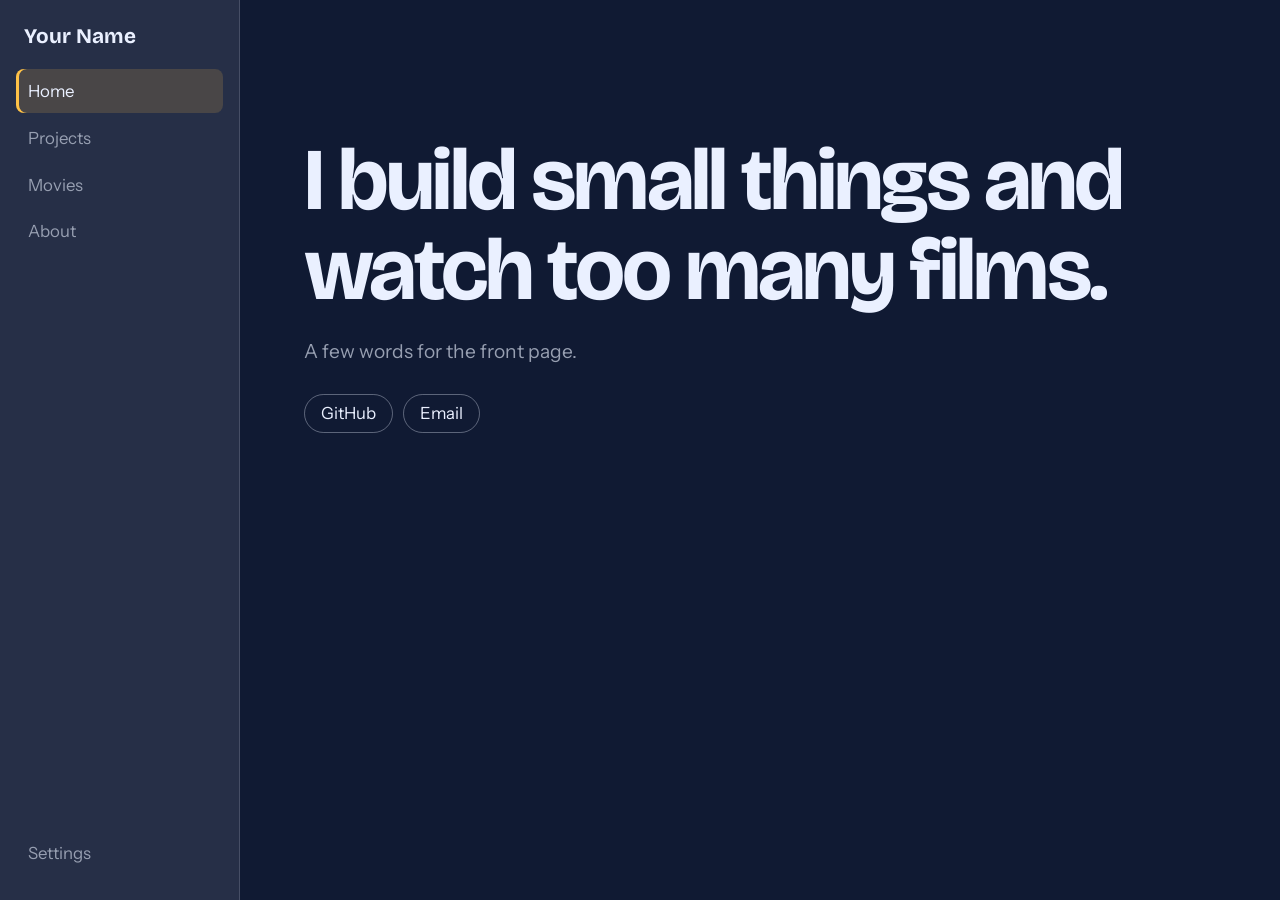
==== index.html @ 530ec789 "Add files via upload" ====
<!DOCTYPE html>
<html lang="en">
<head>
  <meta charset="utf-8">
  <meta name="viewport" content="width=device-width, initial-scale=1">
  <title>My Site</title>
  <link rel="stylesheet" href="style.css">
</head>
<body>
  <main id="view" tabindex="-1"></main>
  <noscript>This site needs JavaScript to show its content.</noscript>
  <script src="config.js"></script>
  <script src="library.js"></script>
  <script src="theme.js"></script>
  <script src="app.js"></script>
</body>
</html>
---- style.css ----
:root {
  --bg: #101a33; --text: #eaf0ff; --accent: #ffc247; --on-accent: #101010;
  --surface: color-mix(in srgb, var(--bg) 90%, var(--text));
  --muted: color-mix(in srgb, var(--text) 62%, var(--bg));
  --line: color-mix(in srgb, var(--text) 16%, transparent);
  --edge: color-mix(in srgb, var(--text) 35%, transparent);
  --head: "Bricolage Grotesque", system-ui, sans-serif;
  --body: "Instrument Sans", system-ui, sans-serif;
  --pad: clamp(1rem, 5vw, 4rem);
  --side: 15rem;
}
* { box-sizing: border-box; }
html { scroll-behavior: smooth; }
body { margin: 0; background: var(--bg); color: var(--text); font: 1.05rem/1.6 var(--body); }
a { color: inherit; text-underline-offset: .2em; text-decoration-color: var(--accent); }
:focus-visible { outline: 3px solid var(--accent); outline-offset: 3px; }
main:focus { outline: none; }
h1, h2, h3 { margin: 0; font-family: var(--head); }
small { display: block; color: var(--muted); }

/* Buttons and pill groups */
.btn, .seg button { display: inline-block; padding: .3rem 1rem; font: inherit; color: inherit; text-decoration: none; background: none; border: 1px solid var(--edge); border-radius: 99px; cursor: pointer; }
.btn:hover, .seg button:hover { border-color: var(--accent); }
.btn[aria-pressed="true"], .seg button[aria-pressed="true"] { color: var(--on-accent); background: var(--accent); border-color: var(--accent); }
.seg { display: flex; flex-wrap: wrap; gap: .5rem; }
.actions { display: flex; flex-wrap: wrap; gap: .6rem; margin-top: 1.75rem; }

/* Sidebar */
body.has-side { padding-left: var(--side); }
.sidebar { position: fixed; inset: 0 auto 0 0; z-index: 20; display: flex; flex-direction: column; width: var(--side); padding: 1.5rem 1rem; overflow-y: auto; background: var(--surface); border-right: 1px solid var(--line); }
.brand { display: block; margin: 0 .5rem 1.25rem; font: 700 1.3rem var(--head); text-decoration: none; }
.sidebar nav { display: flex; flex-direction: column; gap: .15rem; }
.sidebar nav a, .settings-btn { padding: .55rem .75rem; font: inherit; color: var(--muted); text-align: left; text-decoration: none; text-transform: capitalize; background: none; border: 0; border-radius: 8px; cursor: pointer; }
.sidebar nav a:hover, .settings-btn:hover { color: var(--text); background: color-mix(in srgb, var(--text) 8%, transparent); }
.sidebar nav a[aria-current] { color: var(--text); background: color-mix(in srgb, var(--accent) 16%, transparent); box-shadow: inset 3px 0 var(--accent); }
.settings-btn { margin-top: auto; }
.menu-btn, .scrim { display: none; }
@media (min-width: 801px) {
  body.has-side.side-right { padding-left: 0; padding-right: var(--side); }
  .side-right .sidebar { inset: 0 0 0 auto; border-right: 0; border-left: 1px solid var(--line); }
}

/* Pages */
#view { max-width: 1200px; margin: 0 auto; padding: 2.5rem var(--pad) 4rem; }
.title { margin-bottom: 1.5rem; font-size: clamp(1.8rem, 4vw, 2.6rem); line-height: 1.1; text-transform: capitalize; }
.hero { padding: clamp(1.5rem, 8vw, 6rem) 0; }
.hero h1 { max-width: 18ch; font-size: clamp(2.4rem, 7vw, 5.5rem); line-height: 1.02; letter-spacing: -.03em; }
.lead { max-width: 55ch; margin: 1.25rem 0 0; font-size: 1.2rem; color: var(--muted); }

.project { display: grid; grid-template-columns: minmax(0, 1fr) minmax(0, 2fr); column-gap: 2rem; padding: 1.4rem 0; border-top: 1px solid var(--line); }
.project h3 { grid-row: span 3; font-size: 1.4rem; }
.project p { max-width: 60ch; margin: 0 0 .6rem; }
.tags { display: flex; flex-wrap: wrap; gap: .4rem; margin: 0 0 .6rem; padding: 0; list-style: none; }
.tags li { padding: .1rem .7rem; font-size: .85rem; background: var(--surface); border-radius: 99px; }
.src { color: var(--accent); }

.filmstrip { height: 16px; margin-bottom: 1.5rem; background: repeating-linear-gradient(90deg, var(--surface) 0 20px, transparent 20px 36px); }
.posters { display: grid; grid-template-columns: repeat(auto-fill, minmax(150px, 1fr)); gap: 1.5rem 1rem; margin-top: 1.5rem; }
.poster { margin: 0; }
.poster a { display: block; }
.poster img, .noposter { display: block; width: 100%; aspect-ratio: 2 / 3; object-fit: cover; background: var(--surface); border-radius: 4px; }
.noposter { display: grid; place-items: center; padding: .75rem; font: 700 1.1rem var(--head); text-align: center; border: 1px dashed var(--edge); }
.poster a:hover img, .poster a:hover .noposter { outline: 3px solid var(--accent); outline-offset: 2px; }
figcaption { margin-top: .5rem; font-size: .9rem; line-height: 1.35; }
.stars { display: block; color: var(--accent); }

/* Show page: season select + episode list */
.show { display: grid; grid-template-columns: minmax(180px, 300px) minmax(0, 1fr); gap: 2.5rem 4rem; align-items: start; }
.show h1 { margin: 1.25rem 0 .5rem; font-size: clamp(2rem, 4vw, 3rem); }
.show aside p { max-width: 45ch; color: var(--muted); }
.seasonbar { display: flex; align-items: center; gap: .5rem; margin-bottom: 1.25rem; }
.seasonbar select, .seasonbar button, .panel select { font: inherit; color: var(--text); background: var(--surface); border: 1px solid var(--edge); border-radius: 8px; padding: .5rem .9rem; }
.seasonbar select { min-width: 12rem; }
.seasonbar button { font-size: 1.2rem; line-height: 1; cursor: pointer; }
.seasonbar button:disabled { opacity: .35; cursor: default; }
.episodes { display: grid; gap: .5rem; margin: 0; padding: 0; list-style: none; }
.ep { display: flex; align-items: center; gap: 1rem; padding: .5rem; color: inherit; text-decoration: none; background: var(--surface); border-radius: 8px; }
a.ep:hover { outline: 2px solid var(--accent); }
.ep img, .thumb { flex: none; width: 9rem; aspect-ratio: 16 / 9; object-fit: cover; background: var(--bg); border-radius: 6px; }
.thumb { display: grid; place-items: center; font: 700 1.4rem var(--head); color: var(--muted); }
.ep strong { display: block; }
.ov { display: -webkit-box; -webkit-line-clamp: 2; -webkit-box-orient: vertical; overflow: hidden; margin: .25rem 0 0; font-size: .9rem; color: var(--muted); }
.empty { color: var(--muted); }

/* Settings dialog */
dialog.settings { width: min(30rem, calc(100vw - 2rem)); max-height: 90vh; padding: 0; overflow: auto; color: var(--text); background: var(--bg); border: 1px solid var(--edge); border-radius: 16px; }
dialog.settings::backdrop { background: rgb(0 0 0 / .6); }
.panel { display: grid; gap: 1.25rem; padding: 1.5rem; }
.panel h2 { font-size: 1.5rem; }
.panel fieldset { min-width: 0; margin: 0; padding: 0; border: 0; }
.panel legend { margin-bottom: .5rem; padding: 0; font-weight: 700; }
.panel .actions { margin-top: 0; }
.panel select { width: 100%; }
.swatches { display: flex; flex-wrap: wrap; align-items: center; gap: .5rem; }
.swatch { width: 2rem; height: 2rem; padding: 0; border: 2px solid var(--edge); border-radius: 50%; cursor: pointer; }
.swatch[aria-pressed="true"] { outline: 3px solid var(--text); outline-offset: 2px; }
.panel input[type="color"] { width: 2.5rem; height: 2rem; padding: 0; background: none; border: 1px solid var(--edge); border-radius: 8px; cursor: pointer; }

@media (max-width: 800px) {
  body.has-side { padding-left: 0; padding-top: 3.5rem; }
  html { scroll-padding-top: 3.5rem; }
  .sidebar { padding-top: 3.75rem; transform: translateX(-100%); transition: transform .2s; box-shadow: 0 0 2rem rgb(0 0 0 / .4); }
  .menu-open .sidebar { transform: none; }
  .menu-btn { position: fixed; top: .6rem; left: .75rem; z-index: 30; display: block; width: 2.5rem; height: 2.5rem; font: inherit; font-size: 1.2rem; line-height: 1; color: var(--text); background: var(--surface); border: 1px solid var(--edge); border-radius: 8px; cursor: pointer; }
  .scrim { position: fixed; inset: 0; z-index: 10; background: rgb(0 0 0 / .5); }
  .menu-open .scrim { display: block; }
  .project, .show { grid-template-columns: 1fr; }
  .project h3 { grid-row: auto; margin-bottom: .4rem; }
  .show .poster { max-width: 200px; }
  .ep img, .thumb { width: 6.5rem; }
}
@media (prefers-reduced-motion: reduce) { html { scroll-behavior: auto; } .sidebar { transition: none; } }
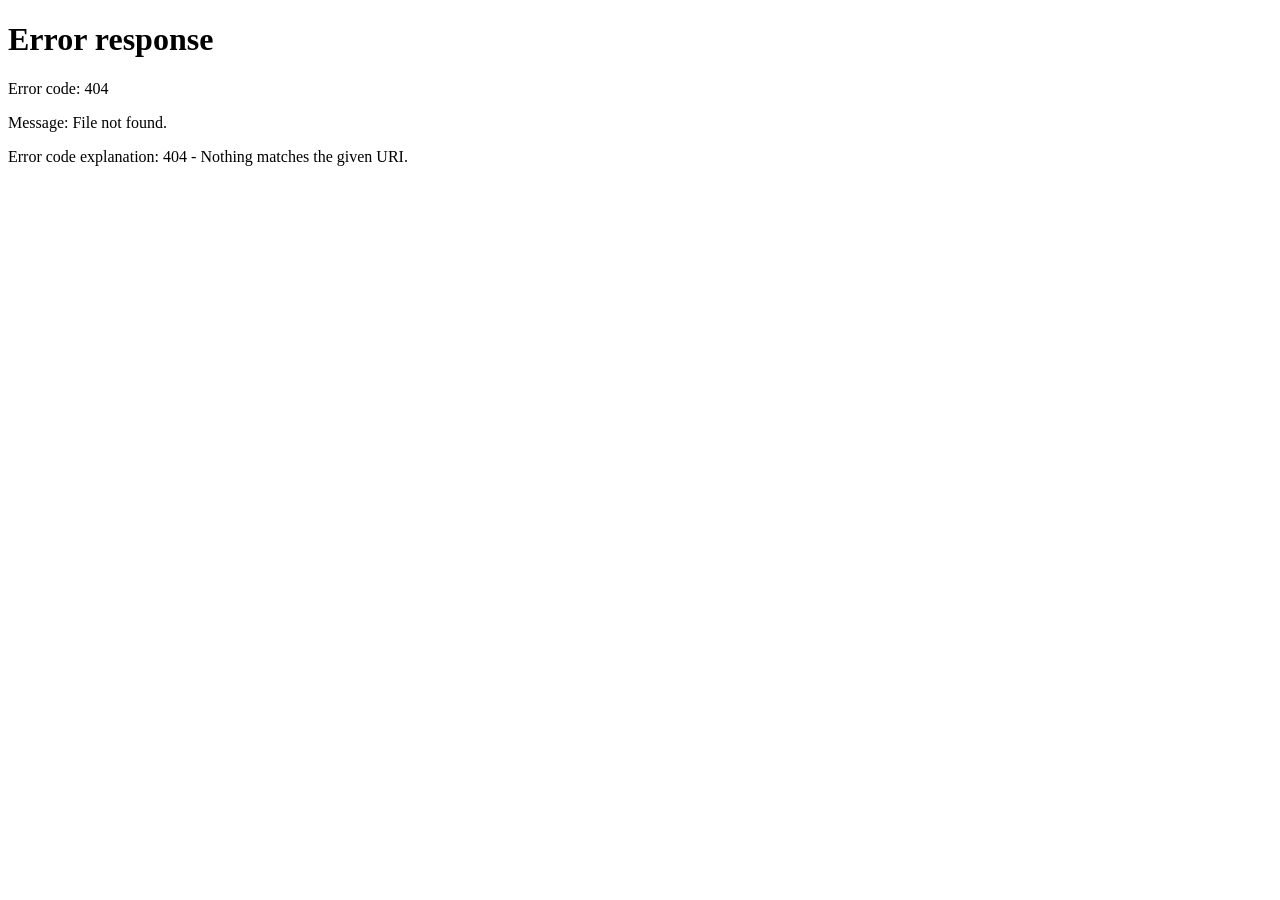
==== commit 09f1ff55: "Add files via upload" ====
--- a/index.html
+++ b/index.html
@@ -3,15 +3,14 @@
 <head>
   <meta charset="utf-8">
   <meta name="viewport" content="width=device-width, initial-scale=1">
-  <title>My Site</title>
-  <link rel="stylesheet" href="style.css">
+  <title>Loading...</title>
+  <meta name="color-scheme" content="dark light">
+  <!-- Sends visitors to the homepage automatically. The script keeps any #/page or ?query; the meta tag is the fallback. -->
+  <meta http-equiv="refresh" content="0; url=site/">
+  <link rel="canonical" href="site/">
+  <script>location.replace("site/" + location.search + location.hash);</script>
 </head>
 <body>
-  <main id="view" tabindex="-1"></main>
-  <noscript>This site needs JavaScript to show its content.</noscript>
-  <script src="config.js"></script>
-  <script src="library.js"></script>
-  <script src="theme.js"></script>
-  <script src="app.js"></script>
+  <p>Taking you to the <a href="site/">homepage</a>...</p>
 </body>
 </html>
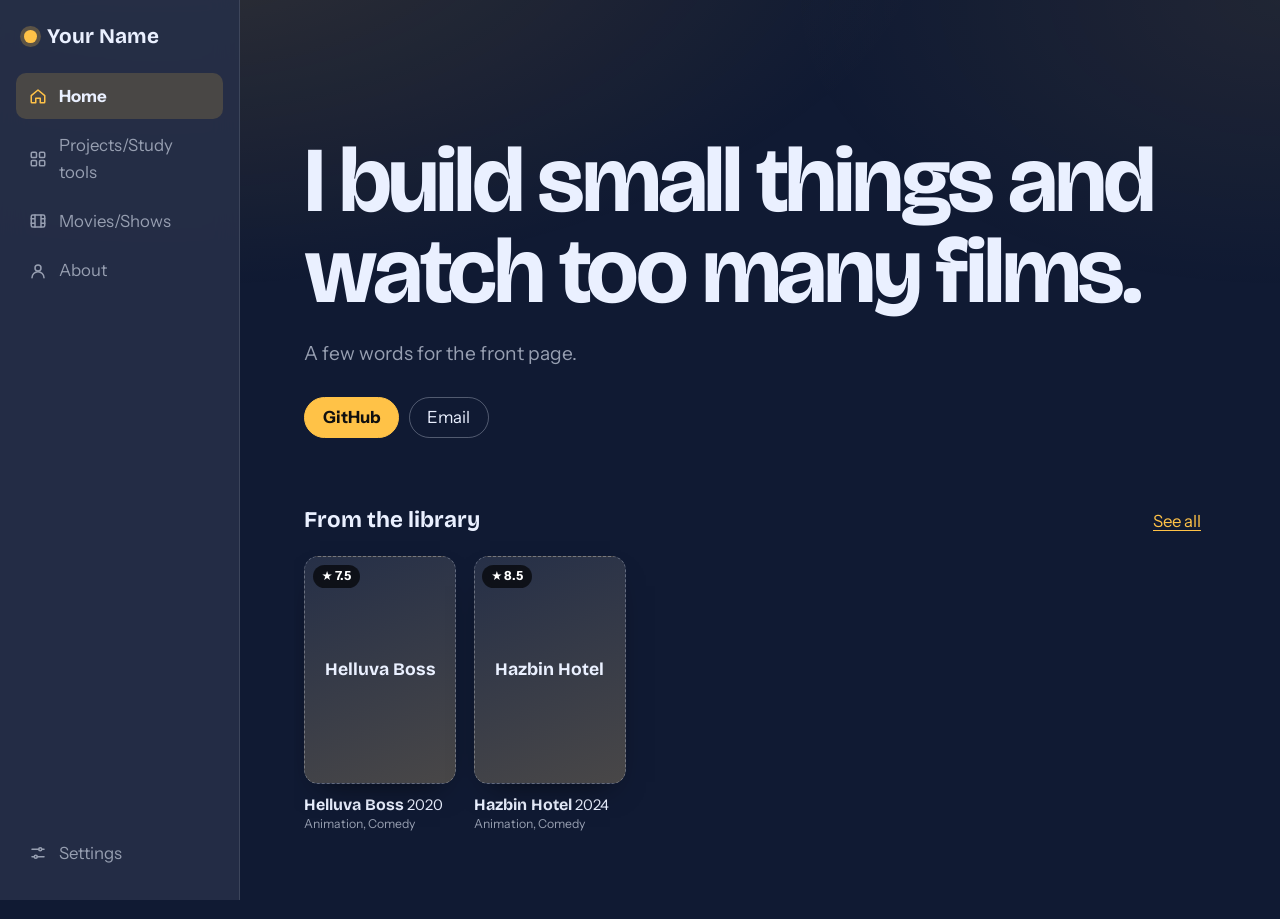
==== commit bfc427fd: "Add files via upload" ====
--- a/index.html
+++ b/index.html
@@ -3,14 +3,15 @@
 <head>
   <meta charset="utf-8">
   <meta name="viewport" content="width=device-width, initial-scale=1">
-  <title>Loading...</title>
-  <meta name="color-scheme" content="dark light">
-  <!-- Sends visitors to the homepage automatically. The script keeps any #/page or ?query; the meta tag is the fallback. -->
-  <meta http-equiv="refresh" content="0; url=site/">
-  <link rel="canonical" href="site/">
-  <script>location.replace("site/" + location.search + location.hash);</script>
+  <title>My Site</title>
+  <link rel="stylesheet" href="style.css">
 </head>
 <body>
-  <p>Taking you to the <a href="site/">homepage</a>...</p>
+  <main id="view" tabindex="-1"></main>
+  <noscript>This site needs JavaScript to show its content.</noscript>
+  <script src="../data/config.js"></script>
+  <script src="../data/library.js"></script>
+  <script src="theme.js"></script>
+  <script src="app.js"></script>
 </body>
 </html>
--- a/style.css
+++ b/style.css
@@ -0,0 +1,338 @@
+/* ---------- Theme tokens (colours and fonts are set from config.js / Settings) ---------- */
+:root {
+  --bg: #101a33; --text: #eaf0ff; --accent: #ffc247; --on-accent: #101010;
+  --surface: color-mix(in srgb, var(--bg) 90%, var(--text));
+  --muted: color-mix(in srgb, var(--text) 62%, var(--bg));
+  --line: color-mix(in srgb, var(--text) 12%, transparent);
+  --edge: color-mix(in srgb, var(--text) 30%, transparent);
+  --head: "Bricolage Grotesque", system-ui, sans-serif;
+  --body: "Instrument Sans", system-ui, sans-serif;
+  --pad: clamp(1rem, 5vw, 4rem); --side: 15rem; --radius: 14px;
+  --shadow: 0 14px 30px -16px rgb(0 0 0 / .65);
+  --icon: url("data:image/svg+xml,%3Csvg xmlns='http://www.w3.org/2000/svg' viewBox='0 0 24 24' fill='none' stroke='black' stroke-width='2' stroke-linecap='round' stroke-linejoin='round'%3E%3Ccircle cx='12' cy='12' r='3'/%3E%3C/svg%3E");
+}
+* { box-sizing: border-box; }
+html { scroll-behavior: smooth; }
+html { background: var(--bg); scrollbar-gutter: stable; }
+@supports not (scrollbar-gutter: stable) { html { overflow-y: scroll; } }
+body { margin: 0; color: var(--text); font: 1.05rem/1.6 var(--body); }
+body::before {
+  content: ""; position: fixed; inset: 0; z-index: -1; pointer-events: none; background-repeat: no-repeat;
+  background-image: radial-gradient(70rem 34rem at 12% -10%, color-mix(in srgb, var(--accent) 14%, transparent), transparent 70%),
+                    radial-gradient(44rem 26rem at 100% 0, color-mix(in srgb, var(--accent) 7%, transparent), transparent 70%);
+}
+a { color: inherit; text-underline-offset: .2em; text-decoration-color: var(--accent); }
+:focus-visible { outline: 3px solid var(--accent); outline-offset: 3px; }
+main:focus { outline: none; }
+h1, h2, h3 { margin: 0; font-family: var(--head); }
+small { display: block; color: var(--muted); }
+
+/* ---------- Buttons and pill groups ---------- */
+.btn, .seg button { display: inline-block; padding: .4rem 1.1rem; font: inherit; color: inherit; text-decoration: none; background: none; border: 1px solid var(--edge); border-radius: 99px; cursor: pointer; transition: border-color .2s, background .2s, color .2s; }
+.btn:hover, .seg button:hover { border-color: var(--accent); }
+.btn[aria-pressed="true"], .seg button[aria-pressed="true"], .hero .actions .btn:first-child { color: var(--on-accent); background: var(--accent); border-color: var(--accent); font-weight: 700; }
+.seg { display: flex; flex-wrap: wrap; gap: .5rem; }
+.actions { display: flex; flex-wrap: wrap; gap: .6rem; margin-top: 1.75rem; }
+
+/* ---------- Sidebar ---------- */
+body.has-side { padding-left: var(--side); }
+.sidebar { position: fixed; inset: 0 auto 0 0; z-index: 20; display: flex; flex-direction: column; width: var(--side); padding: 1.5rem 1rem; overflow-y: auto; background: color-mix(in srgb, var(--surface) 90%, transparent); backdrop-filter: blur(14px); border-right: 1px solid var(--line); }
+.brand { display: flex; align-items: center; gap: .65rem; margin: 0 .5rem 1.5rem; font: 700 1.3rem var(--head); text-decoration: none; }
+.brand::before { content: ""; flex: none; width: .8rem; height: .8rem; background: var(--accent); border-radius: 50%; box-shadow: 0 0 0 4px color-mix(in srgb, var(--accent) 25%, transparent); }
+.sidebar nav { display: flex; flex-direction: column; gap: .2rem; }
+.sidebar nav a, .settings-btn { display: flex; align-items: center; gap: .75rem; padding: .6rem .8rem; font: inherit; color: var(--muted); text-align: left; text-decoration: none; text-transform: capitalize; background: none; border: 0; border-radius: 10px; cursor: pointer; transition: background .2s, color .2s; }
+.sidebar nav a::before, .settings-btn::before { content: ""; flex: none; width: 1.15rem; height: 1.15rem; background: currentColor; -webkit-mask: var(--icon) center / contain no-repeat; mask: var(--icon) center / contain no-repeat; }
+.sidebar nav a[data-s="home"] { --icon: url("data:image/svg+xml,%3Csvg xmlns='http://www.w3.org/2000/svg' viewBox='0 0 24 24' fill='none' stroke='black' stroke-width='2' stroke-linecap='round' stroke-linejoin='round'%3E%3Cpath d='M3 11.5 12 4l9 7.5V20a1 1 0 0 1-1 1h-5v-6H9v6H4a1 1 0 0 1-1-1z'/%3E%3C/svg%3E"); }
+.sidebar nav a[data-s="projects"] { --icon: url("data:image/svg+xml,%3Csvg xmlns='http://www.w3.org/2000/svg' viewBox='0 0 24 24' fill='none' stroke='black' stroke-width='2' stroke-linecap='round' stroke-linejoin='round'%3E%3Crect x='3' y='3' width='7' height='7' rx='1.5'/%3E%3Crect x='14' y='3' width='7' height='7' rx='1.5'/%3E%3Crect x='3' y='14' width='7' height='7' rx='1.5'/%3E%3Crect x='14' y='14' width='7' height='7' rx='1.5'/%3E%3C/svg%3E"); }
+.sidebar nav a[data-s="movies"] { --icon: url("data:image/svg+xml,%3Csvg xmlns='http://www.w3.org/2000/svg' viewBox='0 0 24 24' fill='none' stroke='black' stroke-width='2' stroke-linecap='round' stroke-linejoin='round'%3E%3Crect x='3' y='4' width='18' height='16' rx='2'/%3E%3Cpath d='M8 4v16M16 4v16M3 9h5M3 15h5M16 9h5M16 15h5'/%3E%3C/svg%3E"); }
+.sidebar nav a[data-s="about"] { --icon: url("data:image/svg+xml,%3Csvg xmlns='http://www.w3.org/2000/svg' viewBox='0 0 24 24' fill='none' stroke='black' stroke-width='2' stroke-linecap='round' stroke-linejoin='round'%3E%3Ccircle cx='12' cy='8' r='4'/%3E%3Cpath d='M4 21a8 8 0 0 1 16 0'/%3E%3C/svg%3E"); }
+.settings-btn { --icon: url("data:image/svg+xml,%3Csvg xmlns='http://www.w3.org/2000/svg' viewBox='0 0 24 24' fill='none' stroke='black' stroke-width='2' stroke-linecap='round' stroke-linejoin='round'%3E%3Cpath d='M4 7h9M17 7h3M4 17h3M11 17h9'/%3E%3Ccircle cx='15' cy='7' r='2'/%3E%3Ccircle cx='9' cy='17' r='2'/%3E%3C/svg%3E"); margin-top: auto; }
+.sidebar nav a:hover, .settings-btn:hover { color: var(--text); background: color-mix(in srgb, var(--text) 7%, transparent); }
+.sidebar nav a[aria-current] { color: var(--text); font-weight: 700; background: color-mix(in srgb, var(--accent) 17%, transparent); }
+.sidebar nav a[aria-current]::before { color: var(--accent); }
+.menu-btn, .scrim { display: none; }
+@media (min-width: 801px) {
+  body.has-side.side-right { padding-left: 0; padding-right: var(--side); }
+  .side-right .sidebar { inset: 0 0 0 auto; border-right: 0; border-left: 1px solid var(--line); }
+}
+
+/* ---------- Pages ---------- */
+#view { max-width: 1200px; margin: 0 auto; padding: 2.5rem var(--pad) 4rem; }
+#view > * { animation: rise .4s ease both; }
+@keyframes rise { from { opacity: 0; transform: translateY(10px); } }
+.title { margin-bottom: 1.75rem; font-size: clamp(1.9rem, 4vw, 2.8rem); line-height: 1.1; letter-spacing: -.02em; text-transform: capitalize; }
+.title::after { content: ""; display: block; width: 3rem; height: 4px; margin-top: .6rem; background: var(--accent); border-radius: 4px; }
+.hero { padding: clamp(2rem, 8vw, 6rem) 0 clamp(1.5rem, 4vw, 3rem); }
+.hero h1 { max-width: 16ch; font-size: clamp(2.6rem, 8vw, 5.8rem); line-height: .98; letter-spacing: -.035em; }
+.lead { max-width: 55ch; margin: 1.25rem 0 0; font-size: 1.2rem; color: var(--muted); }
+.rowhead { display: flex; align-items: baseline; justify-content: space-between; margin-bottom: 1rem; }
+.rowhead h2 { font-size: 1.4rem; }
+.rowhead a { color: var(--accent); }
+.featured { margin-top: 1rem; }
+
+/* Projects as cards */
+.project { display: flex; flex-direction: column; align-items: flex-start; gap: .55rem; padding: 1.3rem; background: var(--surface); border: 1px solid var(--line); border-radius: var(--radius); transition: transform .25s, border-color .25s; }
+.project:hover { transform: translateY(-3px); border-color: var(--accent); }
+.project h3 { font-size: 1.3rem; }
+.project p { max-width: 60ch; margin: 0; color: var(--muted); }
+.tags { display: flex; flex-wrap: wrap; gap: .4rem; margin: 0; padding: 0; list-style: none; }
+.tags li { padding: .1rem .7rem; font-size: .82rem; background: color-mix(in srgb, var(--accent) 14%, transparent); border-radius: 99px; }
+.src { margin-top: auto; color: var(--accent); }
+
+/* ---------- Posters ---------- */
+.filmstrip { height: 14px; margin-bottom: 1.5rem; background: repeating-linear-gradient(90deg, var(--surface) 0 18px, transparent 18px 32px); border-radius: 3px; }
+.posters { display: grid; grid-template-columns: repeat(auto-fill, minmax(var(--card, 160px), 1fr)); gap: 1.9rem 1.25rem; margin-top: 1.5rem; }
+.strip { display: flex; gap: 1.1rem; margin-top: 0; padding: .3rem .3rem 1.2rem; overflow-x: auto; scroll-snap-type: x proximity; }
+.strip .poster { flex: 0 0 9.5rem; scroll-snap-align: start; }
+.poster { margin: 0; }
+.poster a { display: block; text-decoration: none; }
+.pic { position: relative; overflow: hidden; border-radius: var(--radius); box-shadow: var(--shadow); transition: transform .25s, box-shadow .25s; }
+.poster a:hover .pic { transform: translateY(-5px); box-shadow: 0 20px 36px -16px rgb(0 0 0 / .75), 0 0 0 2px var(--accent); }
+.poster img, .noposter { display: block; width: 100%; aspect-ratio: 2 / 3; object-fit: cover; }
+.noposter { display: grid; place-items: center; padding: .75rem; font: 700 1.1rem var(--head); text-align: center; background: linear-gradient(160deg, var(--surface), color-mix(in srgb, var(--accent) 16%, var(--surface))); border: 1px dashed var(--edge); border-radius: var(--radius); }
+.chip { position: absolute; top: .55rem; left: .55rem; padding: .1rem .55rem; font-size: .78rem; font-weight: 700; color: #fff; background: rgb(0 0 0 / .66); border-radius: 99px; backdrop-filter: blur(4px); }
+figcaption { margin-top: .65rem; font-size: .92rem; line-height: 1.35; }
+figcaption strong { font-family: var(--head); font-size: 1rem; }
+.stars { display: block; color: var(--accent); }
+
+/* ---------- Show / movie page ---------- */
+.show-page { position: relative; isolation: isolate; }
+.back { margin-bottom: 1.75rem; }
+.show { display: grid; grid-template-columns: minmax(180px, 300px) minmax(0, 1fr); gap: 2.5rem 4rem; align-items: start; }
+.show aside .poster img, .show aside .noposter { border-radius: var(--radius); box-shadow: var(--shadow); }
+.show h1 { margin: 1.25rem 0 .5rem; font-size: clamp(2rem, 4vw, 3.1rem); line-height: 1.05; letter-spacing: -.02em; }
+.show aside p { max-width: 45ch; color: var(--muted); }
+.meta { margin: 0 0 .75rem; color: var(--muted); }
+.mtitle { text-transform: none; }
+.show aside small { display: inline-block; margin: 0 0 .75rem; padding: .1rem .7rem; color: var(--accent); background: color-mix(in srgb, var(--accent) 14%, transparent); border-radius: 99px; font-weight: 700; }
+.episodes { display: grid; gap: .7rem; margin: 0; padding: 0; list-style: none; }
+.ep { display: flex; align-items: center; gap: 1rem; padding: .6rem; background: var(--surface); border: 1px solid var(--line); border-radius: 12px; transition: border-color .2s, background .2s; }
+.ep:hover { border-color: var(--edge); background: color-mix(in srgb, var(--surface) 88%, var(--accent)); }
+.tw { position: relative; flex: none; width: 10rem; }
+.tw img, .thumb { display: block; width: 100%; aspect-ratio: 16 / 9; object-fit: cover; background: var(--bg); border-radius: 8px; }
+.thumb { display: grid; place-items: center; font: 700 1.5rem var(--head); color: var(--muted); }
+.num { position: absolute; top: .35rem; left: .35rem; min-width: 1.5rem; padding: 0 .4rem; font-size: .75rem; font-weight: 700; line-height: 1.5rem; text-align: center; color: #fff; background: rgb(0 0 0 / .66); border-radius: 6px; }
+.grow { flex: 1; min-width: 0; }
+.ep strong { display: block; font-family: var(--head); font-size: 1.05rem; line-height: 1.3; }
+.play { flex: none; display: grid; place-items: center; width: 2.5rem; height: 2.5rem; color: var(--on-accent); text-decoration: none; background: var(--accent); border-radius: 50%; transition: transform .2s; }
+.play::before { content: ""; margin-left: .15em; border-left: .7em solid currentColor; border-top: .45em solid transparent; border-bottom: .45em solid transparent; }
+.play:hover { transform: scale(1.1); }
+.ov { margin: .25rem 0 0; font-size: .9rem; color: var(--muted); }
+.sdesc { margin: 0; }
+.clamp { display: -webkit-box; -webkit-box-orient: vertical; -webkit-line-clamp: var(--lines, 2); overflow: hidden; }
+.clamp.open { display: block; overflow: visible; }
+.empty { color: var(--muted); }
+.check { margin: 0; padding: 1rem; overflow: auto; font-size: .85rem; line-height: 1.5; white-space: pre-wrap; background: var(--surface); border-radius: 12px; }
+.status { margin: 0; font-size: .85rem; color: var(--muted); }
+
+/* ---------- Settings dialog ---------- */
+
+/* ---------- Phone ---------- */
+@media (max-width: 800px) {
+  body.has-side { padding-left: 0; padding-top: 3.5rem; }
+  html { scroll-padding-top: 3.5rem; }
+  .sidebar { padding-top: 3.75rem; transform: translateX(-100%); transition: transform .2s; box-shadow: 0 0 2rem rgb(0 0 0 / .4); background: var(--surface); }
+  .menu-open .sidebar { transform: none; }
+  .menu-btn { position: fixed; top: .6rem; left: .75rem; z-index: 30; display: block; width: 2.5rem; height: 2.5rem; font: inherit; font-size: 1.2rem; line-height: 1; color: var(--text); background: var(--surface); border: 1px solid var(--edge); border-radius: 10px; cursor: pointer; }
+  .scrim { position: fixed; inset: 0; z-index: 10; background: rgb(0 0 0 / .5); }
+  .menu-open .scrim { display: block; }
+  #view { padding-top: 1.5rem; }
+  .show { grid-template-columns: 1fr; }
+  .show .poster { max-width: 200px; }
+  .tw { width: 7.5rem; }
+}
+@media (prefers-reduced-motion: reduce) {
+  html { scroll-behavior: auto; }
+  *, *::before, *::after { animation: none !important; transition: none !important; }
+}
+
+/* ===================== Refinements ===================== */
+::selection { background: color-mix(in srgb, var(--accent) 40%, transparent); }
+html { scrollbar-color: var(--edge) transparent; }
+h1, h2, h3 { text-wrap: balance; }
+p { text-wrap: pretty; }
+.title, .sidebar nav a { text-transform: none; }
+.btn:active, .seg button:active, .play:active, .arrow:active { transform: scale(.96); }
+.poster { animation: rise .45s ease both; animation-delay: calc(var(--i, 0) * 45ms); }
+.episodes li { animation: fade .3s ease both; animation-delay: calc(var(--i, 0) * 30ms); }
+@keyframes fade { from { opacity: 0; } }
+
+/* Projects / Study tools */
+.group h2 { margin-bottom: 1rem; font-size: 1.35rem; }
+.cards { display: grid; grid-template-columns: repeat(auto-fill, minmax(17rem, 1fr)); gap: 1.1rem; }
+.divider { height: 1px; margin: 2.75rem 0; border: 0; background: linear-gradient(90deg, var(--accent), var(--line) 45%, transparent); }
+
+/* Posters: leave room so the hover lift and outline are never cut off */
+.strip { margin: -.9rem -.6rem 0; padding: 1rem .6rem 1.4rem; }
+
+/* Season picker: previous / dropdown / next */
+.seasonpick { position: sticky; top: .75rem; z-index: 6; display: flex; align-items: center; gap: .5rem; margin-bottom: 1.25rem; padding: .45rem; background: color-mix(in srgb, var(--bg) 72%, transparent); backdrop-filter: blur(12px); border: 1px solid var(--line); border-radius: 16px; }
+.arrow { flex: none; width: 2.5rem; height: 2.5rem; font: inherit; font-size: 1.3rem; line-height: 1; color: var(--text); background: var(--surface); border: 1px solid var(--line); border-radius: 12px; cursor: pointer; transition: border-color .2s, transform .15s; }
+.arrow:hover:not(:disabled) { border-color: var(--accent); }
+.arrow:disabled { opacity: .35; cursor: default; }
+.dd { position: relative; flex: 1; min-width: 0; max-width: 20rem; }
+.dd-btn { display: flex; align-items: center; justify-content: space-between; gap: .75rem; width: 100%; height: 2.5rem; padding: 0 1rem; font: inherit; font-weight: 700; color: var(--text); background: var(--surface); border: 1px solid var(--line); border-radius: 12px; cursor: pointer; transition: border-color .2s; }
+.dd-btn:hover, .dd-btn[aria-expanded="true"] { border-color: var(--accent); }
+.chev { flex: none; width: .5rem; height: .5rem; border-right: 2px solid var(--accent); border-bottom: 2px solid var(--accent); transform: rotate(45deg) translateY(-2px); transition: transform .2s; }
+.dd-btn[aria-expanded="true"] .chev { transform: rotate(-135deg) translateY(-2px); }
+.dd-menu { position: absolute; z-index: 10; top: calc(100% + .4rem); left: 0; min-width: 100%; max-height: 18rem; margin: 0; padding: .35rem; overflow-y: auto; list-style: none; background: color-mix(in srgb, var(--surface) 94%, var(--bg)); border: 1px solid var(--edge); border-radius: 14px; box-shadow: 0 18px 40px -12px rgb(0 0 0 / .7); animation: rise .18s ease both; }
+.dd-menu li { display: flex; align-items: baseline; justify-content: space-between; gap: 1rem; padding: .5rem .75rem; border-radius: 9px; cursor: pointer; white-space: nowrap; }
+.dd-menu li small { display: inline; font-size: .78rem; }
+.dd-menu li:hover, .dd-menu li:focus { background: color-mix(in srgb, var(--accent) 16%, transparent); outline: none; }
+.dd-menu li[aria-selected="true"] { font-weight: 700; color: var(--accent); }
+
+/* Background that follows the season poster: one fixed layer, faded on every side */
+.bdwrap { position: fixed; z-index: -1; top: 0; right: 0; left: var(--side); height: 70vh; overflow: hidden; pointer-events: none; opacity: .55; -webkit-mask-image: linear-gradient(to bottom, #000 30%, transparent 100%); mask-image: linear-gradient(to bottom, #000 30%, transparent 100%); }
+.bdwrap img { width: 100%; height: 100%; object-fit: cover; object-position: center 25%; filter: blur(26px) saturate(1.25); transform: scale(1.12); transition: opacity .4s; }
+body.side-right .bdwrap { left: 0; right: var(--side); }
+
+/* Show more / less */
+.more { display: inline-flex; align-items: center; gap: .4rem; margin-top: .45rem; padding: .22rem .8rem; font: inherit; font-size: .8rem; font-weight: 700; color: var(--accent); background: color-mix(in srgb, var(--accent) 12%, transparent); border: 1px solid color-mix(in srgb, var(--accent) 35%, transparent); border-radius: 99px; cursor: pointer; transition: background .2s; }
+.more:hover { background: color-mix(in srgb, var(--accent) 22%, transparent); }
+.more::after { content: ""; width: .4em; height: .4em; border-right: 2px solid currentColor; border-bottom: 2px solid currentColor; transform: rotate(45deg) translateY(-.1em); transition: transform .2s; }
+.more[aria-expanded="true"]::after { transform: rotate(-135deg) translateY(-.05em); }
+
+/* Episodes: picture on top-left, play button centred */
+.ep { align-items: flex-start; }
+.ep .play { align-self: center; }
+
+/* Touch screens: no sticky hover effects */
+@media (hover: none) {
+  .poster a:hover .pic { transform: none; box-shadow: var(--shadow); }
+  .project:hover { transform: none; border-color: var(--line); }
+}
+
+/* Phone: two posters per row */
+@media (max-width: 800px) {
+  .posters { grid-template-columns: repeat(auto-fill, minmax(var(--card, 128px), 1fr)); gap: 1.4rem .9rem; }
+  .strip .poster { flex-basis: 8.25rem; }
+  figcaption { font-size: .85rem; }
+  .cards { grid-template-columns: 1fr; }
+  .seasonpick { top: 3.6rem; }
+  .dd { max-width: none; }
+  .bdwrap { left: 0; height: 55vh; }
+}
+
+/* The hidden attribute must always win (the Show more button uses it) */
+[hidden] { display: none !important; }
+
+/* ===================== Settings dialog ===================== */
+dialog.settings { width: min(34rem, calc(100vw - 1.5rem)); max-height: min(46rem, 92vh); padding: 0; overflow: hidden; color: var(--text); background: var(--bg); border: 1px solid var(--edge); border-radius: 20px; box-shadow: 0 30px 70px -20px rgb(0 0 0 / .75); }
+dialog.settings[open] { display: flex; }
+dialog.settings::backdrop { background: rgb(0 0 0 / .62); backdrop-filter: blur(4px); }
+.panel { display: flex; flex-direction: column; width: 100%; min-height: 0; }
+.s-head { display: flex; align-items: center; justify-content: space-between; padding: 1.1rem 1.4rem; border-bottom: 1px solid var(--line); }
+.s-head h2 { font-size: 1.4rem; }
+.settings-body { display: grid; gap: 1rem; padding: 1.2rem 1.4rem; overflow-y: auto; }
+.s-card { display: grid; gap: 1.1rem; padding: 1.1rem 1.2rem; background: var(--surface); border: 1px solid var(--line); border-radius: 16px; }
+.s-card h3 { font-size: 1.1rem; }
+.s-row { display: grid; gap: .55rem; }
+.s-row.inline { grid-template-columns: 1fr auto; align-items: center; }
+.s-label { display: flex; flex-direction: column; }
+.s-label small { font-size: .82rem; }
+.sseg { display: grid; grid-auto-flow: column; grid-auto-columns: 1fr; gap: .25rem; padding: .25rem; background: color-mix(in srgb, var(--bg) 70%, var(--surface)); border: 1px solid var(--line); border-radius: 12px; }
+.sseg button { display: flex; align-items: center; justify-content: center; gap: .45rem; padding: .5rem .6rem; font: inherit; font-size: .92rem; color: var(--muted); background: none; border: 0; border-radius: 9px; cursor: pointer; transition: background .2s, color .2s; }
+.sseg button:hover { color: var(--text); }
+.sseg button[aria-pressed="true"] { color: var(--on-accent); font-weight: 700; background: var(--accent); }
+.ico { flex: none; width: 1.05rem; height: 1.05rem; background: currentColor; -webkit-mask: var(--icon) center / contain no-repeat; mask: var(--icon) center / contain no-repeat; }
+.presets { display: grid; grid-template-columns: repeat(auto-fill, minmax(5.2rem, 1fr)); gap: .6rem; }
+.preset { display: grid; gap: .35rem; padding: .35rem; font: inherit; font-size: .8rem; color: var(--muted); text-align: center; background: none; border: 1px solid var(--line); border-radius: 12px; cursor: pointer; transition: border-color .2s, color .2s; }
+.preset:hover { color: var(--text); border-color: var(--edge); }
+.preset[aria-pressed="true"] { color: var(--text); border-color: var(--accent); box-shadow: 0 0 0 1px var(--accent); }
+.pv { display: flex; flex-direction: column; justify-content: center; gap: .3rem; height: 2.8rem; padding: 0 .55rem; border: 1px solid var(--line); border-radius: 8px; }
+.pv i { display: block; width: 55%; height: .35rem; border-radius: 99px; }
+.pv b { display: block; width: 80%; height: .25rem; border-radius: 99px; opacity: .55; }
+.swatches { display: flex; flex-wrap: wrap; align-items: center; gap: .55rem; }
+.swatch { width: 2.1rem; height: 2.1rem; padding: 0; border: 2px solid var(--line); border-radius: 50%; cursor: pointer; transition: transform .15s; }
+.swatch:hover { transform: scale(1.1); }
+.swatch[aria-pressed="true"] { outline: 3px solid var(--text); outline-offset: 2px; }
+.s-card input[type="color"] { width: 2.6rem; height: 2.1rem; padding: 0; background: none; border: 1px solid var(--edge); border-radius: 10px; cursor: pointer; }
+.s-card select { width: 100%; padding: .55rem .9rem; font: inherit; color: var(--text); background: var(--bg); border: 1px solid var(--edge); border-radius: 10px; }
+.fontprev { display: grid; gap: .1rem; margin: 0; padding: .8rem 1rem; background: var(--bg); border: 1px solid var(--line); border-radius: 12px; }
+.fontprev strong { font-family: var(--head); font-size: 1.35rem; }
+.fontprev span { color: var(--muted); }
+.switch { position: relative; width: 2.9rem; height: 1.65rem; padding: 0; background: var(--edge); border: 0; border-radius: 99px; cursor: pointer; transition: background .2s; }
+.switch span { position: absolute; top: .2rem; left: .2rem; width: 1.25rem; height: 1.25rem; background: #fff; border-radius: 50%; transition: transform .2s; }
+.switch[aria-checked="true"] { background: var(--accent); }
+.switch[aria-checked="true"] span { transform: translateX(1.25rem); }
+.s-foot { display: flex; justify-content: flex-end; gap: .6rem; padding: 1rem 1.4rem; border-top: 1px solid var(--line); }
+.s-foot .btn:last-child { color: var(--on-accent); font-weight: 700; background: var(--accent); border-color: var(--accent); }
+.settings-body .status { padding: 0 .2rem; }
+
+/* Poster size, motion and glow settings */
+[data-cards="s"] { --card: 120px; }
+[data-cards="l"] { --card: 210px; }
+@media (max-width: 800px) { [data-cards="s"] { --card: 104px; } [data-cards="l"] { --card: 164px; } }
+[data-motion="reduced"] *, [data-motion="reduced"] *::before, [data-motion="reduced"] *::after { animation: none !important; transition: none !important; }
+[data-glow="off"] body::before, [data-glow="off"] .bdwrap { display: none; }
+
+/* ===================== Video player ===================== */
+
+/* ===================== Season bar: hugs its controls (no empty bar to the right) ===================== */
+.seasonpick { width: fit-content; max-width: 100%; }
+.dd { flex: 0 1 15rem; max-width: none; }
+
+/* ===================== Tag filter (Projects / Study tools) ===================== */
+.grouphead { display: flex; flex-wrap: wrap; align-items: center; justify-content: space-between; gap: .75rem 1rem; margin-bottom: 1rem; }
+.grouphead h2 { margin: 0; }
+.tagdd { flex: none; width: 15rem; }
+.tagchips { display: flex; flex-wrap: wrap; align-items: center; gap: .5rem; margin-bottom: 1rem; }
+.tagchips:empty { display: none; }
+.tagx { display: inline-flex; align-items: center; gap: .5rem; padding: .25rem .5rem .25rem .85rem; font: inherit; font-size: .85rem; font-weight: 700; color: var(--accent); background: color-mix(in srgb, var(--accent) 14%, transparent); border: 1px solid color-mix(in srgb, var(--accent) 40%, transparent); border-radius: 99px; cursor: pointer; }
+.tagx span { display: grid; place-items: center; width: 1.25rem; height: 1.25rem; font-size: .65rem; background: color-mix(in srgb, var(--accent) 25%, transparent); border-radius: 50%; transition: background .2s, color .2s; }
+.tagx:hover span { color: var(--on-accent); background: var(--accent); }
+.tagclear { padding: .25rem .6rem; font: inherit; font-size: .85rem; color: var(--muted); text-decoration: underline; background: none; border: 0; cursor: pointer; }
+.tagclear:hover { color: var(--text); }
+.tick { flex: none; display: grid; place-items: center; width: 1.15rem; height: 1.15rem; border: 2px solid var(--edge); border-radius: 6px; }
+.dd-menu li[aria-selected="true"] .tick { background: var(--accent); border-color: var(--accent); }
+.dd-menu li[aria-selected="true"] .tick::after { content: ""; width: .3rem; height: .55rem; border-right: 2px solid var(--on-accent); border-bottom: 2px solid var(--on-accent); transform: rotate(45deg) translate(-1px, -1px); }
+
+/* ===================== Video player ===================== */
+html.lock { overflow: hidden; }
+dialog.player { width: min(78rem, 96vw, calc((100vh - 7.5rem) * 1.7778)); max-width: 100vw; padding: 0; overflow: hidden; color: var(--text); background: color-mix(in srgb, var(--bg) 92%, #000); border: 1px solid var(--edge); border-radius: 18px; box-shadow: 0 40px 90px -20px rgb(0 0 0 / .85); }
+dialog.player::backdrop { background: rgb(0 0 0 / .82); backdrop-filter: blur(6px); }
+.pl-head { display: flex; align-items: center; justify-content: space-between; gap: 1rem; padding: .7rem .8rem .7rem 1.1rem; }
+.pl-titles { min-width: 0; }
+.pl-titles strong { display: block; overflow: hidden; font: 700 1.1rem var(--head); text-overflow: ellipsis; white-space: nowrap; }
+.pl-titles small { overflow: hidden; text-overflow: ellipsis; white-space: nowrap; }
+.pl-actions { display: flex; flex: none; gap: .4rem; }
+.pl-btn { display: grid; place-items: center; width: 2.5rem; height: 2.5rem; padding: 0; color: var(--text); background: color-mix(in srgb, var(--text) 9%, transparent); border: 0; border-radius: 50%; cursor: pointer; transition: background .2s; }
+.pl-btn:hover { background: color-mix(in srgb, var(--accent) 28%, transparent); }
+.pl-btn::before { content: ""; width: 1.25rem; height: 1.25rem; background: currentColor; -webkit-mask: var(--icon) center / contain no-repeat; mask: var(--icon) center / contain no-repeat; }
+.pl-btn[data-act="prev"] { --icon: url("data:image/svg+xml,%3Csvg xmlns='http://www.w3.org/2000/svg' viewBox='0 0 24 24' fill='none' stroke='black' stroke-width='2.2' stroke-linecap='round' stroke-linejoin='round'%3E%3Cpath d='M15 18l-6-6 6-6'/%3E%3C/svg%3E"); }
+.pl-btn[data-act="next"] { --icon: url("data:image/svg+xml,%3Csvg xmlns='http://www.w3.org/2000/svg' viewBox='0 0 24 24' fill='none' stroke='black' stroke-width='2.2' stroke-linecap='round' stroke-linejoin='round'%3E%3Cpath d='M9 18l6-6-6-6'/%3E%3C/svg%3E"); }
+.pl-btn[data-act="ext"] { --icon: url("data:image/svg+xml,%3Csvg xmlns='http://www.w3.org/2000/svg' viewBox='0 0 24 24' fill='none' stroke='black' stroke-width='2.2' stroke-linecap='round' stroke-linejoin='round'%3E%3Cpath d='M14 4h6v6M20 4l-9 9M18 14v5a1 1 0 0 1-1 1H5a1 1 0 0 1-1-1V7a1 1 0 0 1 1-1h5'/%3E%3C/svg%3E"); }
+.pl-btn[data-act="close"] { --icon: url("data:image/svg+xml,%3Csvg xmlns='http://www.w3.org/2000/svg' viewBox='0 0 24 24' fill='none' stroke='black' stroke-width='2.2' stroke-linecap='round' stroke-linejoin='round'%3E%3Cpath d='M6 6l12 12M18 6L6 18'/%3E%3C/svg%3E"); }
+.pl-stage { position: relative; aspect-ratio: 16 / 9; background: #000; }
+.pl-loading { position: absolute; inset: 0; display: grid; place-items: center; }
+.spin { width: 2.4rem; height: 2.4rem; border: 3px solid rgb(255 255 255 / .2); border-top-color: var(--accent); border-radius: 50%; animation: spin .8s linear infinite; }
+@keyframes spin { to { transform: rotate(360deg); } }
+.pl-frame { position: absolute; inset: 0; }
+.pl-frame iframe, .pl-frame video { display: block; width: 100%; height: 100%; background: #000; border: 0; }
+.pl-foot { margin: 0; padding: .6rem 1.1rem .8rem; font-size: .85rem; color: var(--muted); }
+.pl-foot a { color: var(--accent); }
+@media (max-width: 800px) {
+  dialog.player { width: 100vw; border-left: 0; border-right: 0; border-radius: 0; }
+  .pl-head { padding: .55rem .6rem .55rem .9rem; }
+  .pl-titles strong { font-size: 1rem; }
+  .pl-foot { padding-bottom: calc(.8rem + env(safe-area-inset-bottom, 0px)); }
+  .dd { flex: 1 1 auto; }
+  .seasonpick { width: 100%; }
+  .tagdd { width: 100%; }
+}
+@media (max-width: 800px) and (orientation: landscape) {
+  dialog.player { width: min(100vw, calc((100vh - 3.6rem) * 1.7778)); }
+  .pl-foot { display: none; }
+}
+
+/* ===================== Hide the sidebar until a button is clicked (desktop only) ===================== */
+@media (min-width: 801px) {
+  [data-sidehide="on"] body.has-side, [data-sidehide="on"] body.has-side.side-right { padding-left: 0; padding-right: 0; }
+  [data-sidehide="on"] .sidebar, [data-sidehide="on"] .side-right .sidebar { inset: 0 auto 0 0; background: var(--surface); border-left: 0; border-right: 1px solid var(--line); box-shadow: 0 0 2rem rgb(0 0 0 / .4); transform: translateX(-100%); transition: transform .2s; }
+  [data-sidehide="on"] .menu-open .sidebar { transform: none; }
+  [data-sidehide="on"] .menu-btn { position: fixed; top: .6rem; left: .75rem; z-index: 30; display: block; width: 2.5rem; height: 2.5rem; font: inherit; font-size: 1.2rem; line-height: 1; color: var(--text); background: var(--surface); border: 1px solid var(--edge); border-radius: 10px; cursor: pointer; }
+  [data-sidehide="on"] .scrim { position: fixed; inset: 0; z-index: 10; background: rgb(0 0 0 / .45); }
+  [data-sidehide="on"] .menu-open .scrim { display: block; }
+  [data-sidehide="on"] .bdwrap { left: 0; right: 0; }
+  [data-sidehide="on"] #view { padding-top: 4rem; }
+}
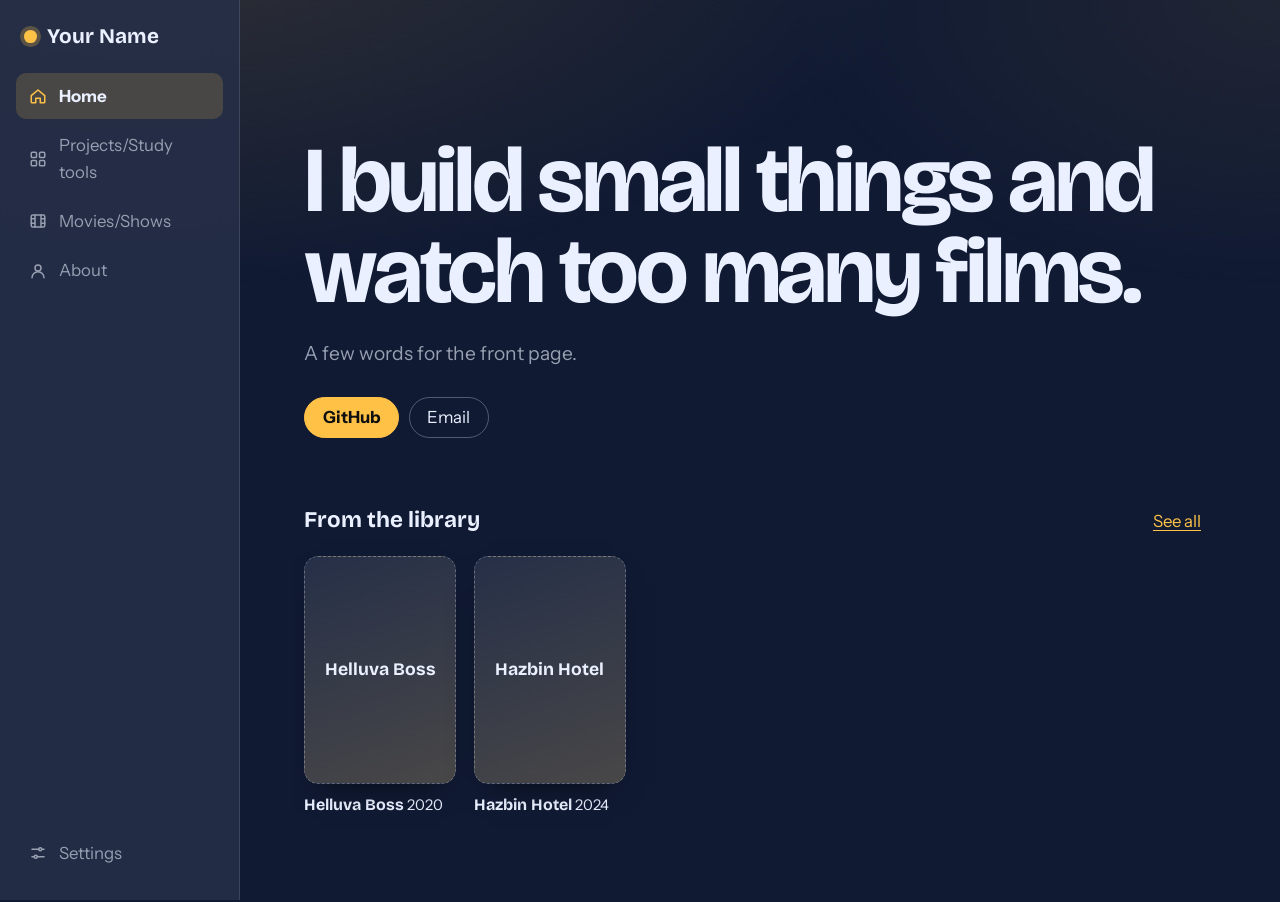
==== commit 1e0c6553: "Add files via upload" ====
--- a/index.html
+++ b/index.html
@@ -3,15 +3,14 @@
 <head>
   <meta charset="utf-8">
   <meta name="viewport" content="width=device-width, initial-scale=1">
-  <title>My Site</title>
-  <link rel="stylesheet" href="style.css">
+  <title>Loading...</title>
+  <meta name="color-scheme" content="dark light">
+  <!-- Sends visitors to the homepage automatically. The script keeps any #/page or ?query; the meta tag is the fallback. -->
+  <meta http-equiv="refresh" content="0; url=site/">
+  <link rel="canonical" href="site/">
+  <script>location.replace("site/" + location.search + location.hash);</script>
 </head>
 <body>
-  <main id="view" tabindex="-1"></main>
-  <noscript>This site needs JavaScript to show its content.</noscript>
-  <script src="../data/config.js"></script>
-  <script src="../data/library.js"></script>
-  <script src="theme.js"></script>
-  <script src="app.js"></script>
+  <p>Taking you to the <a href="site/">homepage</a>...</p>
 </body>
 </html>
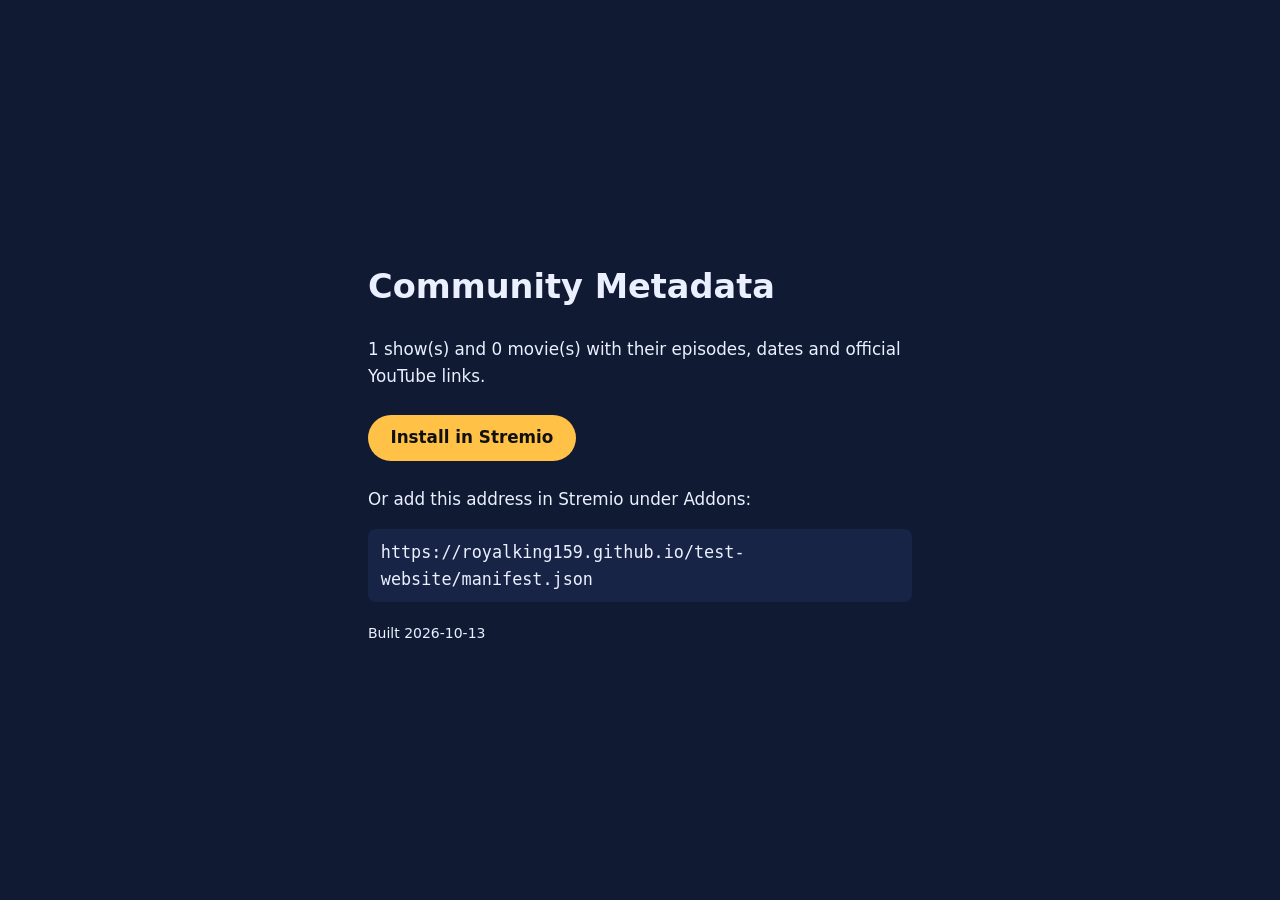
==== commit 3239bb55: "Auto-build Stremio addon files [skip ci]" ====
--- a/index.html
+++ b/index.html
@@ -1,16 +1,7 @@
 <!DOCTYPE html>
-<html lang="en">
-<head>
-  <meta charset="utf-8">
-  <meta name="viewport" content="width=device-width, initial-scale=1">
-  <title>Loading...</title>
-  <meta name="color-scheme" content="dark light">
-  <!-- Sends visitors to the homepage automatically. The script keeps any #/page or ?query; the meta tag is the fallback. -->
-  <meta http-equiv="refresh" content="0; url=site/">
-  <link rel="canonical" href="site/">
-  <script>location.replace("site/" + location.search + location.hash);</script>
-</head>
-<body>
-  <p>Taking you to the <a href="site/">homepage</a>...</p>
-</body>
-</html>
+<html lang="en"><head><meta charset="utf-8"><meta name="viewport" content="width=device-width, initial-scale=1"><title>Community Metadata for Stremio</title>
+<style>body{margin:0;display:grid;place-items:center;min-height:100vh;background:#101a33;color:#eaf0ff;font:1.05rem/1.6 system-ui,sans-serif}main{max-width:34rem;padding:2rem}
+a.b{display:inline-block;margin:.5rem 0;padding:.6rem 1.4rem;color:#101010;font-weight:700;text-decoration:none;background:#ffc247;border-radius:99px}code{display:block;padding:.6rem .8rem;overflow:auto;background:#182446;border-radius:8px}</style></head>
+<body><main><h1>Community Metadata</h1><p>1 show(s) and 0 movie(s) with their episodes, dates and official YouTube links.</p>
+<p><a class="b" href="stremio://royalking159.github.io/test-website/manifest.json">Install in Stremio</a></p><p>Or add this address in Stremio under Addons:</p><code>https://royalking159.github.io/test-website/manifest.json</code>
+<p><small>Built 2026-10-13</small></p></main></body></html>
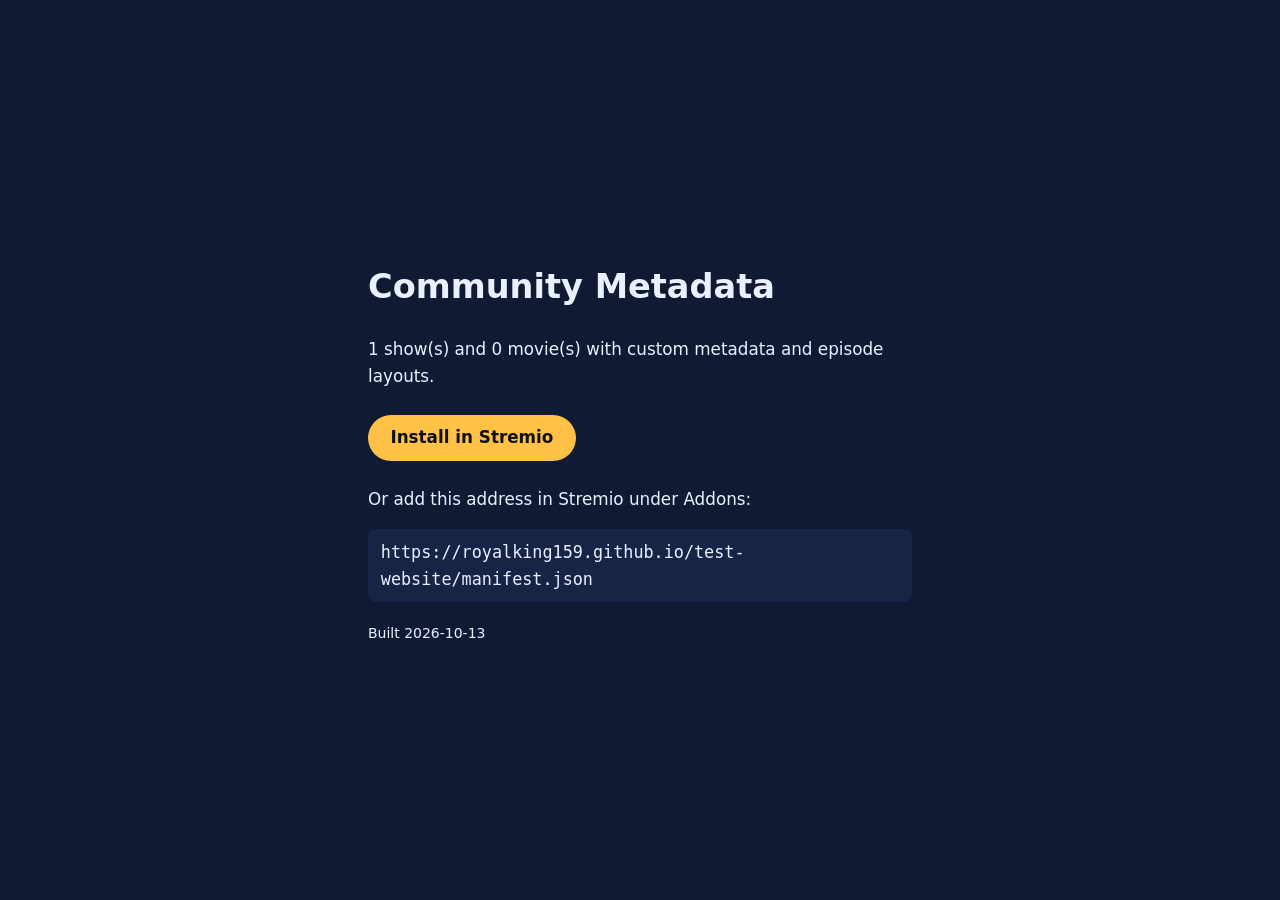
==== commit e06a48aa: "Auto-build Stremio addon files [skip ci]" ====
--- a/index.html
+++ b/index.html
@@ -2,6 +2,6 @@
 <html lang="en"><head><meta charset="utf-8"><meta name="viewport" content="width=device-width, initial-scale=1"><title>Community Metadata for Stremio</title>
 <style>body{margin:0;display:grid;place-items:center;min-height:100vh;background:#101a33;color:#eaf0ff;font:1.05rem/1.6 system-ui,sans-serif}main{max-width:34rem;padding:2rem}
 a.b{display:inline-block;margin:.5rem 0;padding:.6rem 1.4rem;color:#101010;font-weight:700;text-decoration:none;background:#ffc247;border-radius:99px}code{display:block;padding:.6rem .8rem;overflow:auto;background:#182446;border-radius:8px}</style></head>
-<body><main><h1>Community Metadata</h1><p>1 show(s) and 0 movie(s) with their episodes, dates and official YouTube links.</p>
+<body><main><h1>Community Metadata</h1><p>1 show(s) and 0 movie(s) with custom metadata and episode layouts.</p>
 <p><a class="b" href="stremio://royalking159.github.io/test-website/manifest.json">Install in Stremio</a></p><p>Or add this address in Stremio under Addons:</p><code>https://royalking159.github.io/test-website/manifest.json</code>
 <p><small>Built 2026-10-13</small></p></main></body></html>
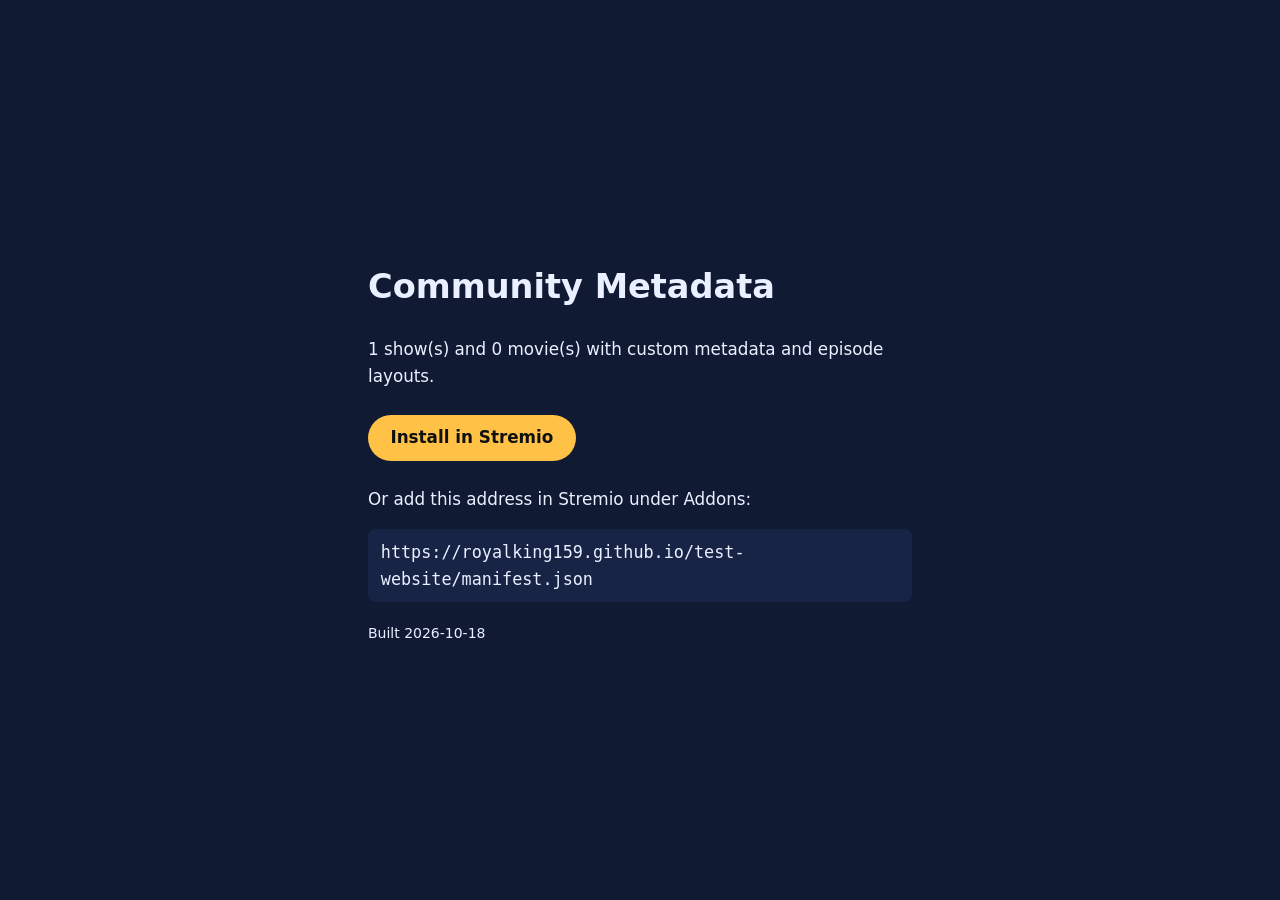
==== commit 9a11675f: "Auto-build Stremio addon files [skip ci]" ====
--- a/index.html
+++ b/index.html
@@ -4,4 +4,4 @@
 a.b{display:inline-block;margin:.5rem 0;padding:.6rem 1.4rem;color:#101010;font-weight:700;text-decoration:none;background:#ffc247;border-radius:99px}code{display:block;padding:.6rem .8rem;overflow:auto;background:#182446;border-radius:8px}</style></head>
 <body><main><h1>Community Metadata</h1><p>1 show(s) and 0 movie(s) with custom metadata and episode layouts.</p>
 <p><a class="b" href="stremio://royalking159.github.io/test-website/manifest.json">Install in Stremio</a></p><p>Or add this address in Stremio under Addons:</p><code>https://royalking159.github.io/test-website/manifest.json</code>
-<p><small>Built 2026-10-13</small></p></main></body></html>
+<p><small>Built 2026-10-18</small></p></main></body></html>
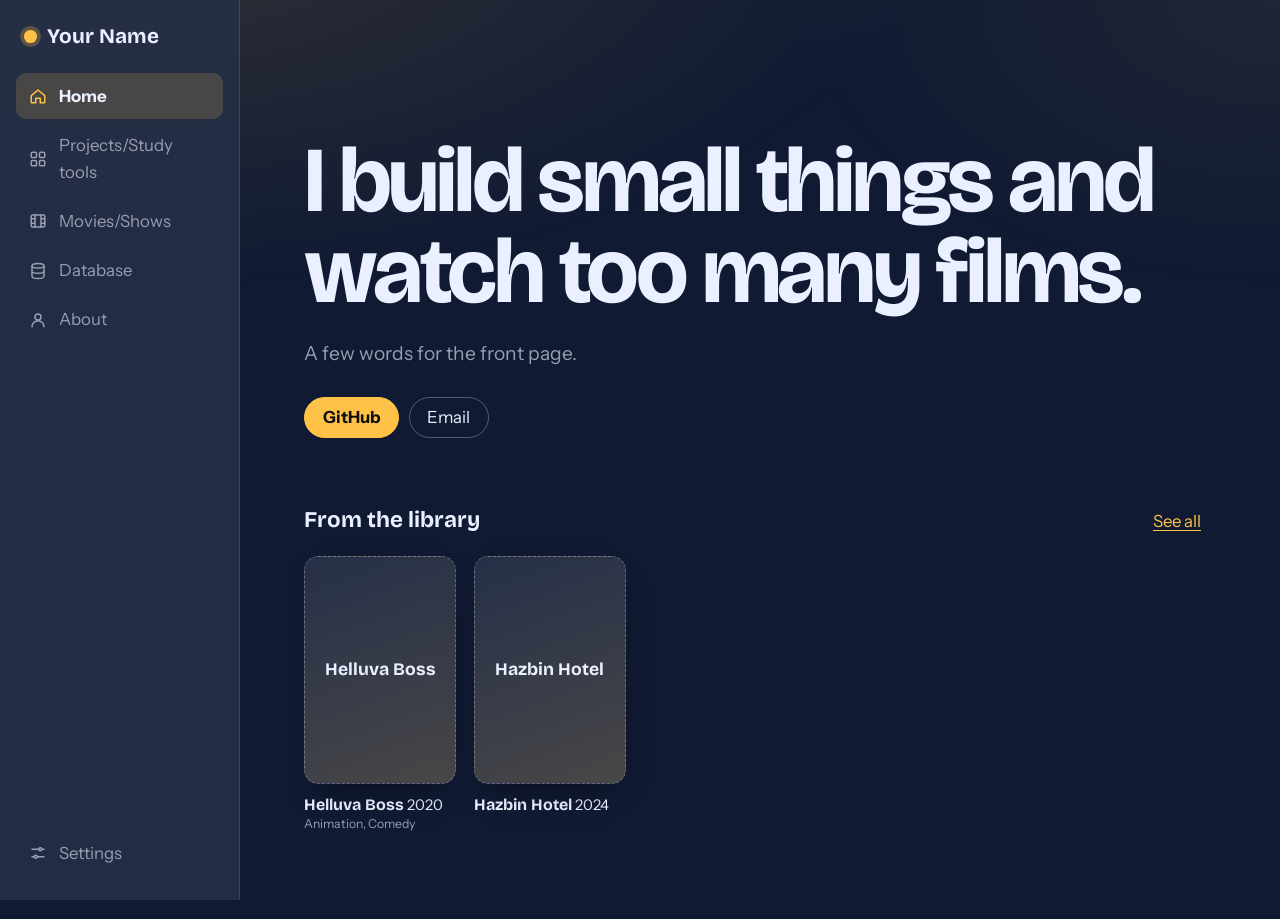
==== commit 0619967c: "Add files via upload" ====
--- a/index.html
+++ b/index.html
@@ -1,7 +1,16 @@
 <!DOCTYPE html>
-<html lang="en"><head><meta charset="utf-8"><meta name="viewport" content="width=device-width, initial-scale=1"><title>Community Metadata for Stremio</title>
-<style>body{margin:0;display:grid;place-items:center;min-height:100vh;background:#101a33;color:#eaf0ff;font:1.05rem/1.6 system-ui,sans-serif}main{max-width:34rem;padding:2rem}
-a.b{display:inline-block;margin:.5rem 0;padding:.6rem 1.4rem;color:#101010;font-weight:700;text-decoration:none;background:#ffc247;border-radius:99px}code{display:block;padding:.6rem .8rem;overflow:auto;background:#182446;border-radius:8px}</style></head>
-<body><main><h1>Community Metadata</h1><p>1 show(s) and 0 movie(s) with custom metadata and episode layouts.</p>
-<p><a class="b" href="stremio://royalking159.github.io/test-website/manifest.json">Install in Stremio</a></p><p>Or add this address in Stremio under Addons:</p><code>https://royalking159.github.io/test-website/manifest.json</code>
-<p><small>Built 2026-10-18</small></p></main></body></html>
+<html lang="en">
+<head>
+  <meta charset="utf-8">
+  <meta name="viewport" content="width=device-width, initial-scale=1">
+  <title>Loading...</title>
+  <meta name="color-scheme" content="dark light">
+  <!-- Sends visitors to the homepage automatically. The script keeps any #/page or ?query; the meta tag is the fallback. -->
+  <meta http-equiv="refresh" content="0; url=site/">
+  <link rel="canonical" href="site/">
+  <script>location.replace("site/" + location.search + location.hash);</script>
+</head>
+<body>
+  <p>Taking you to the <a href="site/">homepage</a>...</p>
+</body>
+</html>
